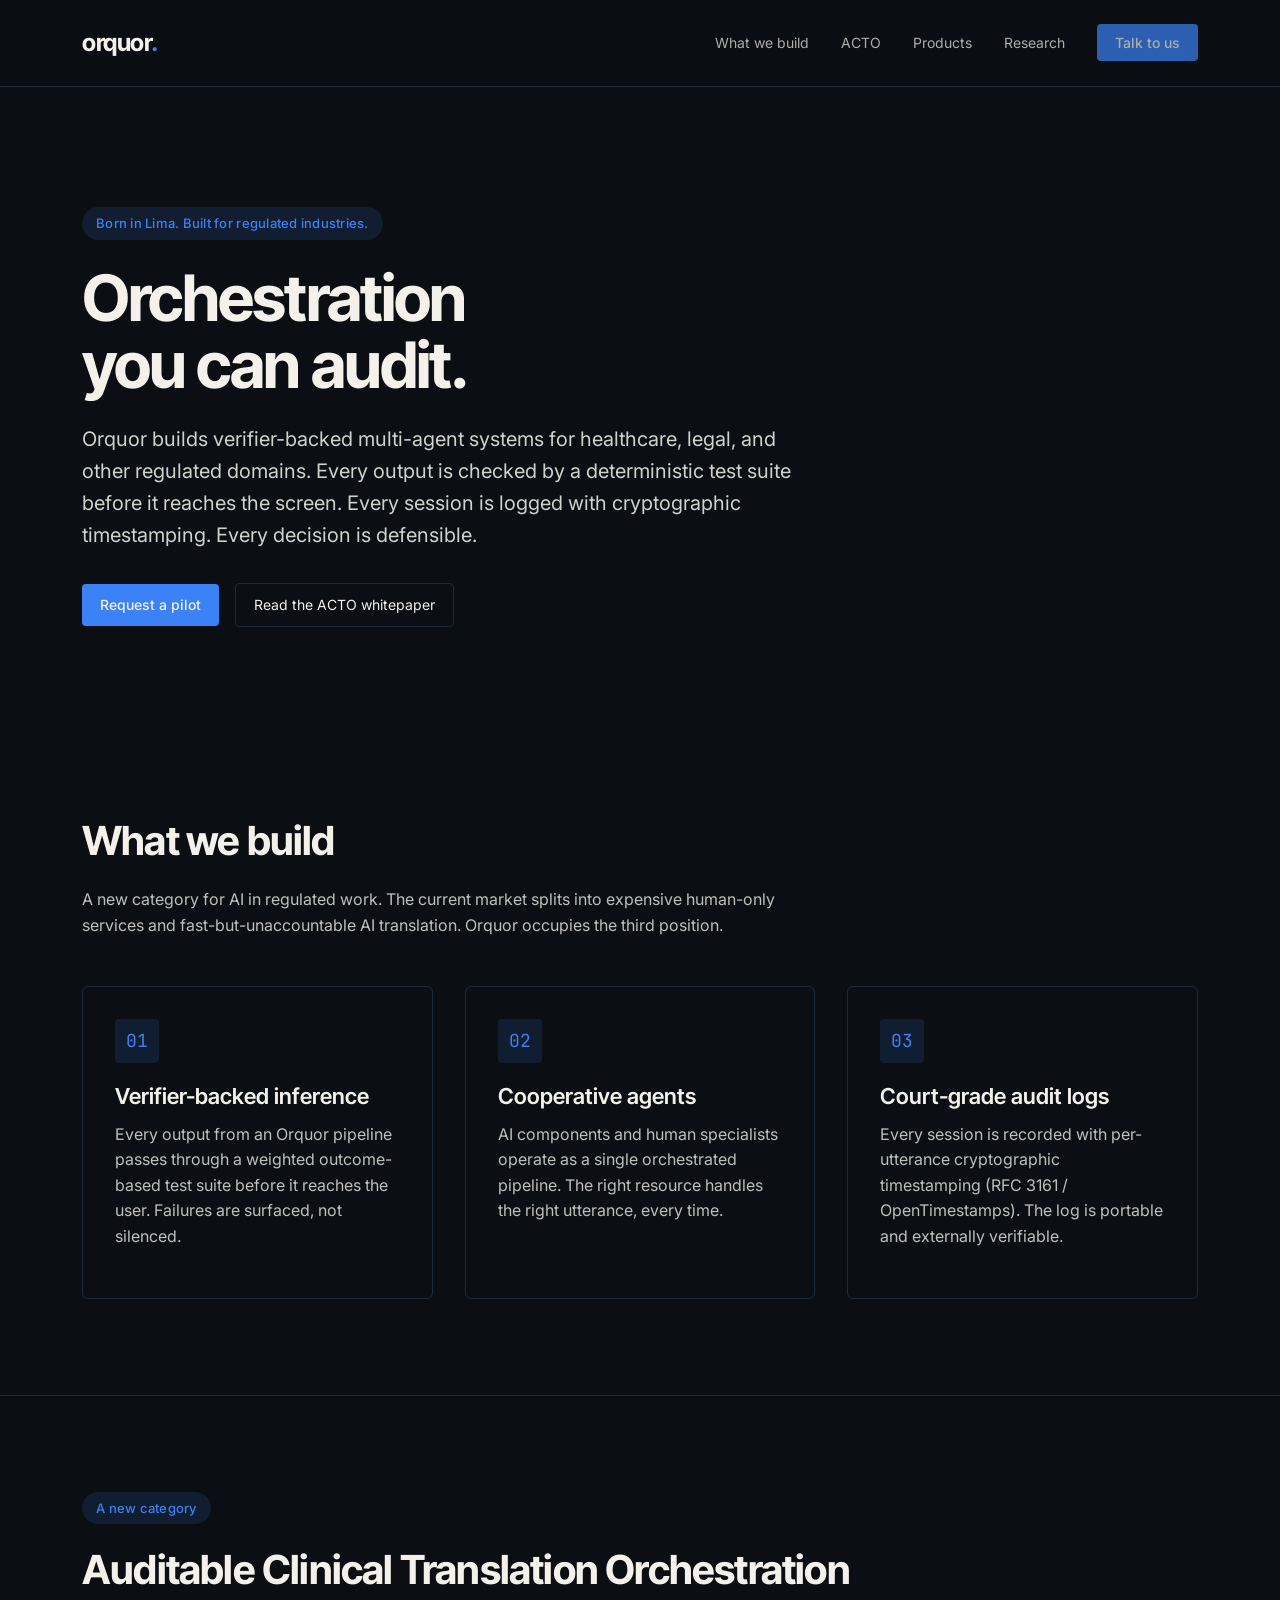
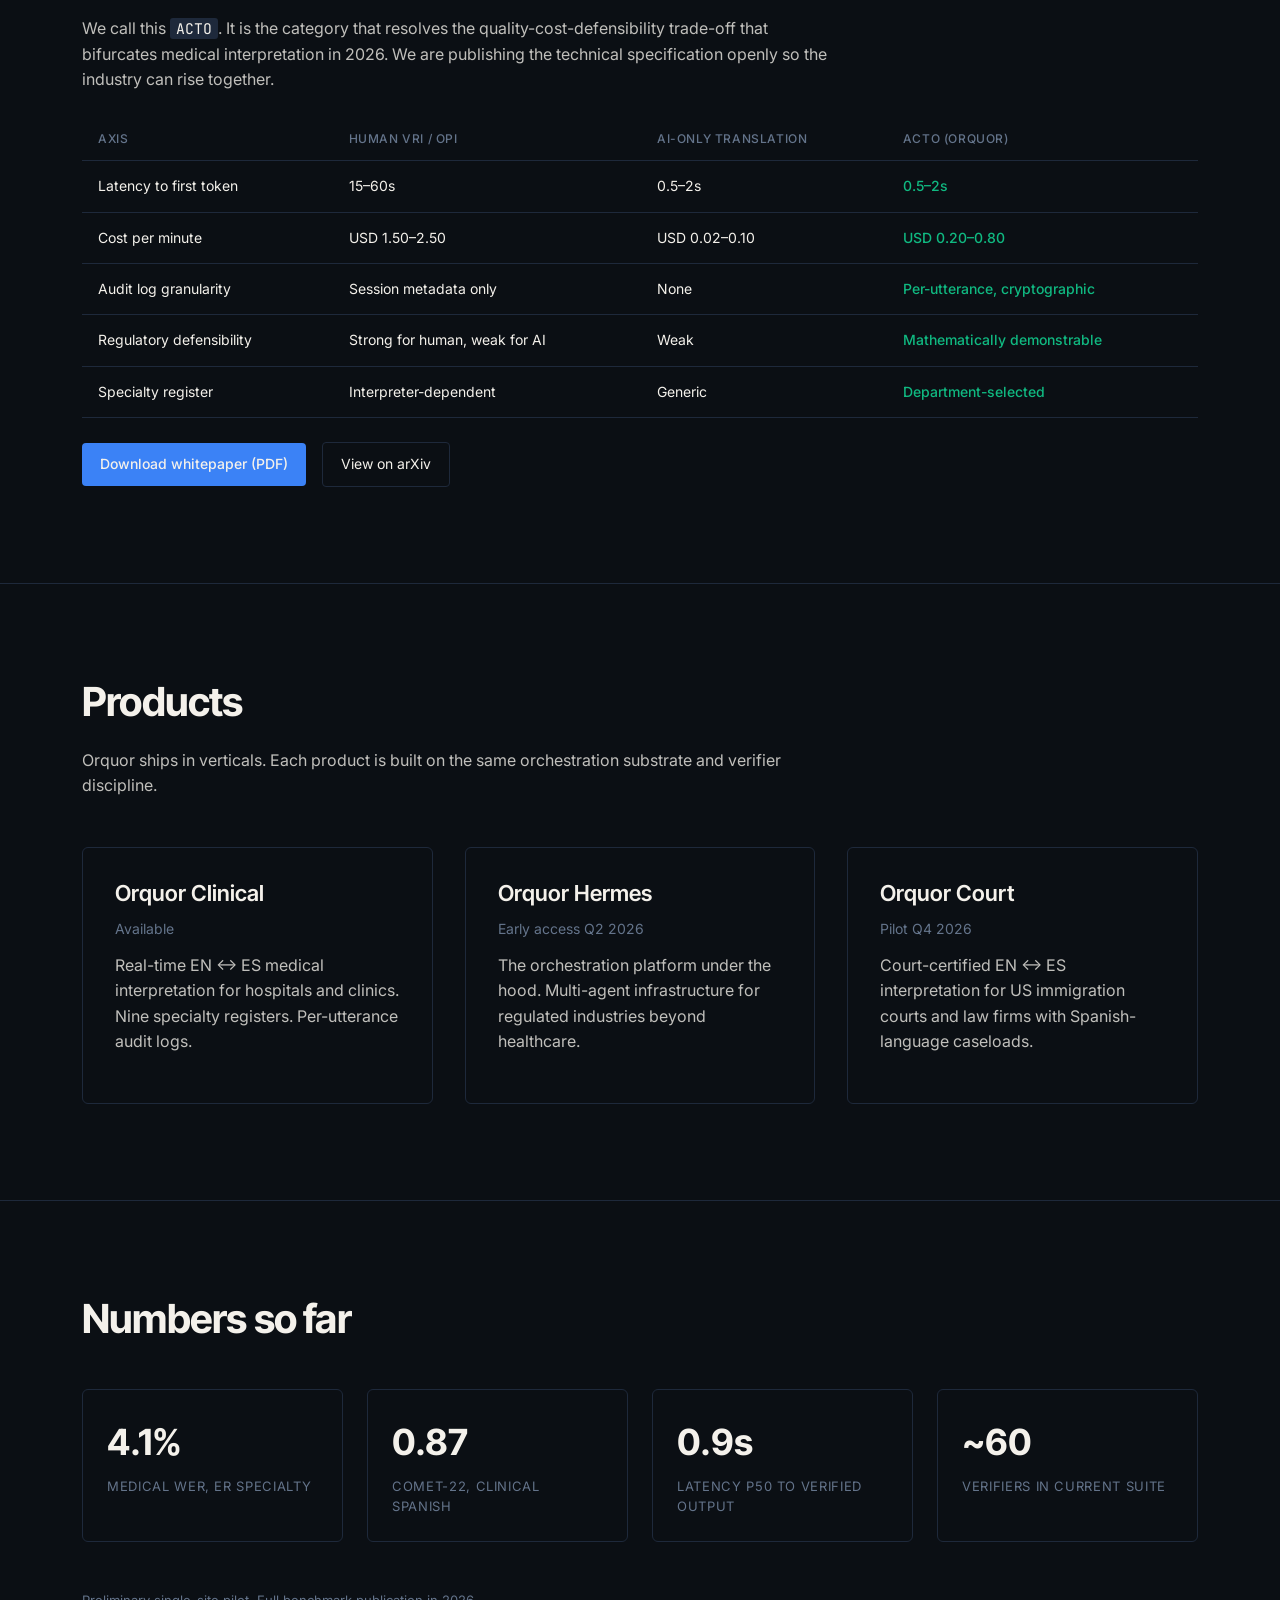
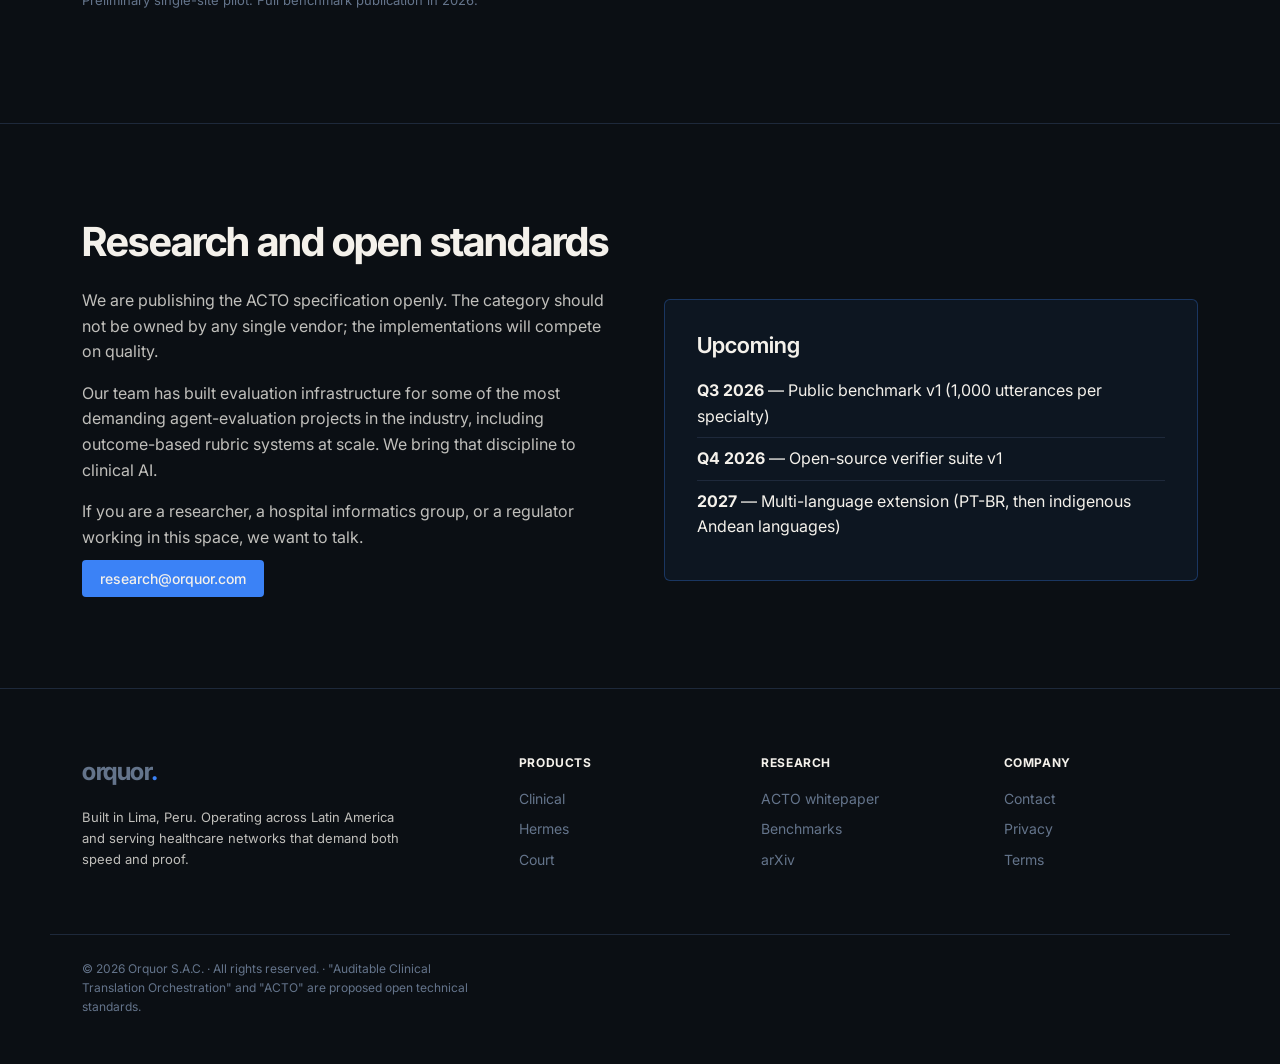
==== 04-web/index.html @ 58cbffb8 "🏗️ ORQUOR: Empire foundation - 94 archivos, 10 carpetas - ACTO whitepaper + PDF - 6 sub-agents HERME" ====
<!DOCTYPE html>
<html lang="en">
<head>
  <meta charset="UTF-8" />
  <meta name="viewport" content="width=device-width, initial-scale=1.0" />
  <title>Orquor · Auditable Clinical Translation Orchestration</title>
  <meta name="description" content="Orquor builds verifier-backed multi-agent orchestration for regulated industries. Starting with healthcare." />
  <link rel="preconnect" href="https://fonts.googleapis.com" />
  <link rel="preconnect" href="https://fonts.gstatic.com" crossorigin />
  <link href="https://fonts.googleapis.com/css2?family=Inter+Tight:wght@400;500;600;700&family=Inter:wght@400;500;600&family=JetBrains+Mono:wght@400;500&display=swap" rel="stylesheet" />
  <style>
    :root {
      --ink: #0B0F14;
      --bone: #F4F1EB;
      --signal: #3B82F6;
      --verify: #10B981;
      --alert: #F59E0B;
      --muted: #64748B;
      --stroke: #1E293B;
    }
    * { box-sizing: border-box; margin: 0; padding: 0; }
    html, body { background: var(--ink); color: var(--bone); font-family: "Inter", system-ui, sans-serif; font-size: 16px; line-height: 1.6; -webkit-font-smoothing: antialiased; }
    a { color: var(--signal); text-decoration: none; }
    a:hover { text-decoration: underline; }
    code { font-family: "JetBrains Mono", monospace; font-size: 0.92em; color: var(--bone); background: #1E293B; padding: 1px 6px; border-radius: 3px; }
    .container { max-width: 1180px; margin: 0 auto; padding: 0 32px; }
    nav { padding: 24px 0; position: sticky; top: 0; background: rgba(11,15,20,0.92); backdrop-filter: blur(8px); border-bottom: 1px solid var(--stroke); z-index: 10; }
    nav .container { display: flex; align-items: center; justify-content: space-between; }
    .logo { font-family: "Inter Tight", sans-serif; font-weight: 700; font-size: 24px; letter-spacing: -0.02em; }
    .logo .dot { color: var(--signal); }
    nav ul { list-style: none; display: flex; gap: 32px; font-size: 14px; }
    nav ul a { color: var(--bone); opacity: 0.7; }
    nav ul a:hover { opacity: 1; text-decoration: none; }
    .cta { background: var(--signal); color: var(--bone); padding: 10px 18px; border-radius: 4px; font-weight: 500; font-size: 14px; }
    .cta:hover { text-decoration: none; opacity: 0.9; }
    h1 { font-family: "Inter Tight", sans-serif; font-weight: 700; font-size: 64px; line-height: 1.05; letter-spacing: -0.03em; margin-bottom: 24px; }
    h2 { font-family: "Inter Tight", sans-serif; font-weight: 700; font-size: 40px; line-height: 1.1; letter-spacing: -0.02em; margin-bottom: 24px; }
    h3 { font-family: "Inter Tight", sans-serif; font-weight: 600; font-size: 22px; line-height: 1.2; margin-bottom: 12px; }
    p { color: rgba(244,241,235,0.78); margin-bottom: 16px; }
    section { padding: 96px 0; border-bottom: 1px solid var(--stroke); }
    .hero { padding: 120px 0 96px; }
    .hero p { font-size: 20px; max-width: 720px; color: rgba(244,241,235,0.86); margin-bottom: 32px; }
    .badge { display: inline-block; font-size: 13px; font-weight: 500; color: var(--signal); background: rgba(59,130,246,0.12); padding: 6px 14px; border-radius: 999px; margin-bottom: 24px; letter-spacing: 0.02em; }
    .hero-actions { display: flex; gap: 16px; align-items: center; flex-wrap: wrap; }
    .btn-ghost { color: var(--bone); border: 1px solid var(--stroke); padding: 10px 18px; border-radius: 4px; font-size: 14px; }
    .btn-ghost:hover { text-decoration: none; border-color: var(--signal); }
    .grid-3 { display: grid; grid-template-columns: repeat(3, 1fr); gap: 32px; }
    .grid-2 { display: grid; grid-template-columns: repeat(2, 1fr); gap: 48px; align-items: center; }
    .card { padding: 32px; border: 1px solid var(--stroke); border-radius: 6px; }
    .card .icon { display: inline-flex; width: 44px; height: 44px; align-items: center; justify-content: center; background: rgba(59,130,246,0.12); border-radius: 4px; margin-bottom: 20px; font-family: "JetBrains Mono", monospace; color: var(--signal); font-size: 18px; }
    .stat-row { display: grid; grid-template-columns: repeat(4, 1fr); gap: 24px; margin: 48px 0; }
    .stat { padding: 24px; border: 1px solid var(--stroke); border-radius: 6px; }
    .stat .value { font-family: "Inter Tight", sans-serif; font-weight: 700; font-size: 36px; color: var(--bone); margin-bottom: 4px; }
    .stat .label { font-size: 13px; color: var(--muted); text-transform: uppercase; letter-spacing: 0.05em; }
    table { width: 100%; border-collapse: collapse; margin: 24px 0; font-size: 14px; }
    th { text-align: left; font-weight: 500; color: var(--muted); padding: 12px 16px; border-bottom: 1px solid var(--stroke); text-transform: uppercase; font-size: 12px; letter-spacing: 0.05em; }
    td { padding: 14px 16px; border-bottom: 1px solid var(--stroke); }
    td.signal { color: var(--signal); font-weight: 500; }
    td.verify { color: var(--verify); font-weight: 500; }
    footer { padding: 64px 0 48px; color: var(--muted); font-size: 14px; }
    footer .container { display: grid; grid-template-columns: 2fr 1fr 1fr 1fr; gap: 48px; }
    footer h4 { font-size: 12px; text-transform: uppercase; letter-spacing: 0.05em; color: var(--bone); margin-bottom: 16px; }
    footer ul { list-style: none; }
    footer ul li { margin-bottom: 8px; }
    footer ul a { color: var(--muted); }
    footer ul a:hover { color: var(--bone); }
    footer .legal { margin-top: 48px; padding-top: 24px; border-top: 1px solid var(--stroke); font-size: 12px; }
    @media (max-width: 768px) {
      h1 { font-size: 40px; }
      h2 { font-size: 28px; }
      .grid-3, .grid-2, .stat-row { grid-template-columns: 1fr; }
      footer .container { grid-template-columns: 1fr; }
      nav ul { display: none; }
    }
  </style>
</head>
<body>
<nav>
  <div class="container">
    <div class="logo">orquor<span class="dot">.</span></div>
    <ul>
      <li><a href="#what">What we build</a></li>
      <li><a href="#acto">ACTO</a></li>
      <li><a href="#products">Products</a></li>
      <li><a href="#research">Research</a></li>
      <li><a href="mailto:hello@orquor.com" class="cta">Talk to us</a></li>
    </ul>
  </div>
</nav>

<header class="hero">
  <div class="container">
    <span class="badge">Born in Lima. Built for regulated industries.</span>
    <h1>Orchestration<br/>you can audit.</h1>
    <p>Orquor builds verifier-backed multi-agent systems for healthcare, legal, and other regulated domains. Every output is checked by a deterministic test suite before it reaches the screen. Every session is logged with cryptographic timestamping. Every decision is defensible.</p>
    <div class="hero-actions">
      <a href="mailto:hello@orquor.com" class="cta">Request a pilot</a>
      <a href="/whitepaper-acto.pdf" class="btn-ghost">Read the ACTO whitepaper</a>
    </div>
  </div>
</header>

<section id="what">
  <div class="container">
    <h2>What we build</h2>
    <p style="max-width: 720px; margin-bottom: 48px;">A new category for AI in regulated work. The current market splits into expensive human-only services and fast-but-unaccountable AI translation. Orquor occupies the third position.</p>
    <div class="grid-3">
      <div class="card">
        <div class="icon">01</div>
        <h3>Verifier-backed inference</h3>
        <p>Every output from an Orquor pipeline passes through a weighted outcome-based test suite before it reaches the user. Failures are surfaced, not silenced.</p>
      </div>
      <div class="card">
        <div class="icon">02</div>
        <h3>Cooperative agents</h3>
        <p>AI components and human specialists operate as a single orchestrated pipeline. The right resource handles the right utterance, every time.</p>
      </div>
      <div class="card">
        <div class="icon">03</div>
        <h3>Court-grade audit logs</h3>
        <p>Every session is recorded with per-utterance cryptographic timestamping (RFC 3161 / OpenTimestamps). The log is portable and externally verifiable.</p>
      </div>
    </div>
  </div>
</section>

<section id="acto">
  <div class="container">
    <span class="badge">A new category</span>
    <h2>Auditable Clinical Translation Orchestration</h2>
    <p style="max-width: 760px;">We call this <code>ACTO</code>. It is the category that resolves the quality-cost-defensibility trade-off that bifurcates medical interpretation in 2026. We are publishing the technical specification openly so the industry can rise together.</p>

    <table>
      <thead>
        <tr>
          <th>Axis</th>
          <th>Human VRI / OPI</th>
          <th>AI-only translation</th>
          <th>ACTO (Orquor)</th>
        </tr>
      </thead>
      <tbody>
        <tr>
          <td>Latency to first token</td>
          <td>15–60s</td>
          <td>0.5–2s</td>
          <td class="verify">0.5–2s</td>
        </tr>
        <tr>
          <td>Cost per minute</td>
          <td>USD 1.50–2.50</td>
          <td>USD 0.02–0.10</td>
          <td class="verify">USD 0.20–0.80</td>
        </tr>
        <tr>
          <td>Audit log granularity</td>
          <td>Session metadata only</td>
          <td>None</td>
          <td class="verify">Per-utterance, cryptographic</td>
        </tr>
        <tr>
          <td>Regulatory defensibility</td>
          <td>Strong for human, weak for AI</td>
          <td>Weak</td>
          <td class="verify">Mathematically demonstrable</td>
        </tr>
        <tr>
          <td>Specialty register</td>
          <td>Interpreter-dependent</td>
          <td>Generic</td>
          <td class="verify">Department-selected</td>
        </tr>
      </tbody>
    </table>

    <div class="hero-actions" style="margin-top: 24px;">
      <a href="/whitepaper-acto.pdf" class="cta">Download whitepaper (PDF)</a>
      <a href="https://arxiv.org/abs/TBD" class="btn-ghost">View on arXiv</a>
    </div>
  </div>
</section>

<section id="products">
  <div class="container">
    <h2>Products</h2>
    <p style="max-width: 720px; margin-bottom: 48px;">Orquor ships in verticals. Each product is built on the same orchestration substrate and verifier discipline.</p>
    <div class="grid-3">
      <div class="card">
        <h3>Orquor Clinical</h3>
        <p style="font-size: 14px; color: var(--muted); margin-bottom: 12px;">Available</p>
        <p>Real-time EN ↔ ES medical interpretation for hospitals and clinics. Nine specialty registers. Per-utterance audit logs.</p>
      </div>
      <div class="card">
        <h3>Orquor Hermes</h3>
        <p style="font-size: 14px; color: var(--muted); margin-bottom: 12px;">Early access Q2 2026</p>
        <p>The orchestration platform under the hood. Multi-agent infrastructure for regulated industries beyond healthcare.</p>
      </div>
      <div class="card">
        <h3>Orquor Court</h3>
        <p style="font-size: 14px; color: var(--muted); margin-bottom: 12px;">Pilot Q4 2026</p>
        <p>Court-certified EN ↔ ES interpretation for US immigration courts and law firms with Spanish-language caseloads.</p>
      </div>
    </div>
  </div>
</section>

<section>
  <div class="container">
    <h2>Numbers so far</h2>
    <div class="stat-row">
      <div class="stat">
        <div class="value">4.1%</div>
        <div class="label">Medical WER, ER specialty</div>
      </div>
      <div class="stat">
        <div class="value">0.87</div>
        <div class="label">COMET-22, clinical Spanish</div>
      </div>
      <div class="stat">
        <div class="value">0.9s</div>
        <div class="label">Latency p50 to verified output</div>
      </div>
      <div class="stat">
        <div class="value">~60</div>
        <div class="label">Verifiers in current suite</div>
      </div>
    </div>
    <p style="font-size: 13px; color: var(--muted);">Preliminary single-site pilot. Full benchmark publication in 2026.</p>
  </div>
</section>

<section id="research">
  <div class="container">
    <h2>Research and open standards</h2>
    <div class="grid-2">
      <div>
        <p>We are publishing the ACTO specification openly. The category should not be owned by any single vendor; the implementations will compete on quality.</p>
        <p>Our team has built evaluation infrastructure for some of the most demanding agent-evaluation projects in the industry, including outcome-based rubric systems at scale. We bring that discipline to clinical AI.</p>
        <p>If you are a researcher, a hospital informatics group, or a regulator working in this space, we want to talk.</p>
        <a href="mailto:research@orquor.com" class="cta">research@orquor.com</a>
      </div>
      <div class="card" style="background: rgba(59,130,246,0.06); border-color: rgba(59,130,246,0.3);">
        <h3>Upcoming</h3>
        <ul style="list-style: none; padding: 0;">
          <li style="padding: 8px 0; border-bottom: 1px solid var(--stroke);"><strong>Q3 2026</strong> — Public benchmark v1 (1,000 utterances per specialty)</li>
          <li style="padding: 8px 0; border-bottom: 1px solid var(--stroke);"><strong>Q4 2026</strong> — Open-source verifier suite v1</li>
          <li style="padding: 8px 0;"><strong>2027</strong> — Multi-language extension (PT-BR, then indigenous Andean languages)</li>
        </ul>
      </div>
    </div>
  </div>
</section>

<footer>
  <div class="container">
    <div>
      <div class="logo" style="margin-bottom: 16px;">orquor<span class="dot">.</span></div>
      <p style="font-size: 13px; max-width: 320px;">Built in Lima, Peru. Operating across Latin America and serving healthcare networks that demand both speed and proof.</p>
    </div>
    <div>
      <h4>Products</h4>
      <ul>
        <li><a href="#products">Clinical</a></li>
        <li><a href="#products">Hermes</a></li>
        <li><a href="#products">Court</a></li>
      </ul>
    </div>
    <div>
      <h4>Research</h4>
      <ul>
        <li><a href="/whitepaper-acto.pdf">ACTO whitepaper</a></li>
        <li><a href="#">Benchmarks</a></li>
        <li><a href="https://arxiv.org/a/orquor">arXiv</a></li>
      </ul>
    </div>
    <div>
      <h4>Company</h4>
      <ul>
        <li><a href="mailto:hello@orquor.com">Contact</a></li>
        <li><a href="/legal/privacy.html">Privacy</a></li>
        <li><a href="/legal/terms.html">Terms</a></li>
      </ul>
    </div>
  </div>
  <div class="container legal">
    © 2026 Orquor S.A.C. · All rights reserved. · "Auditable Clinical Translation Orchestration" and "ACTO" are proposed open technical standards.
  </div>
</footer>

</body>
</html>
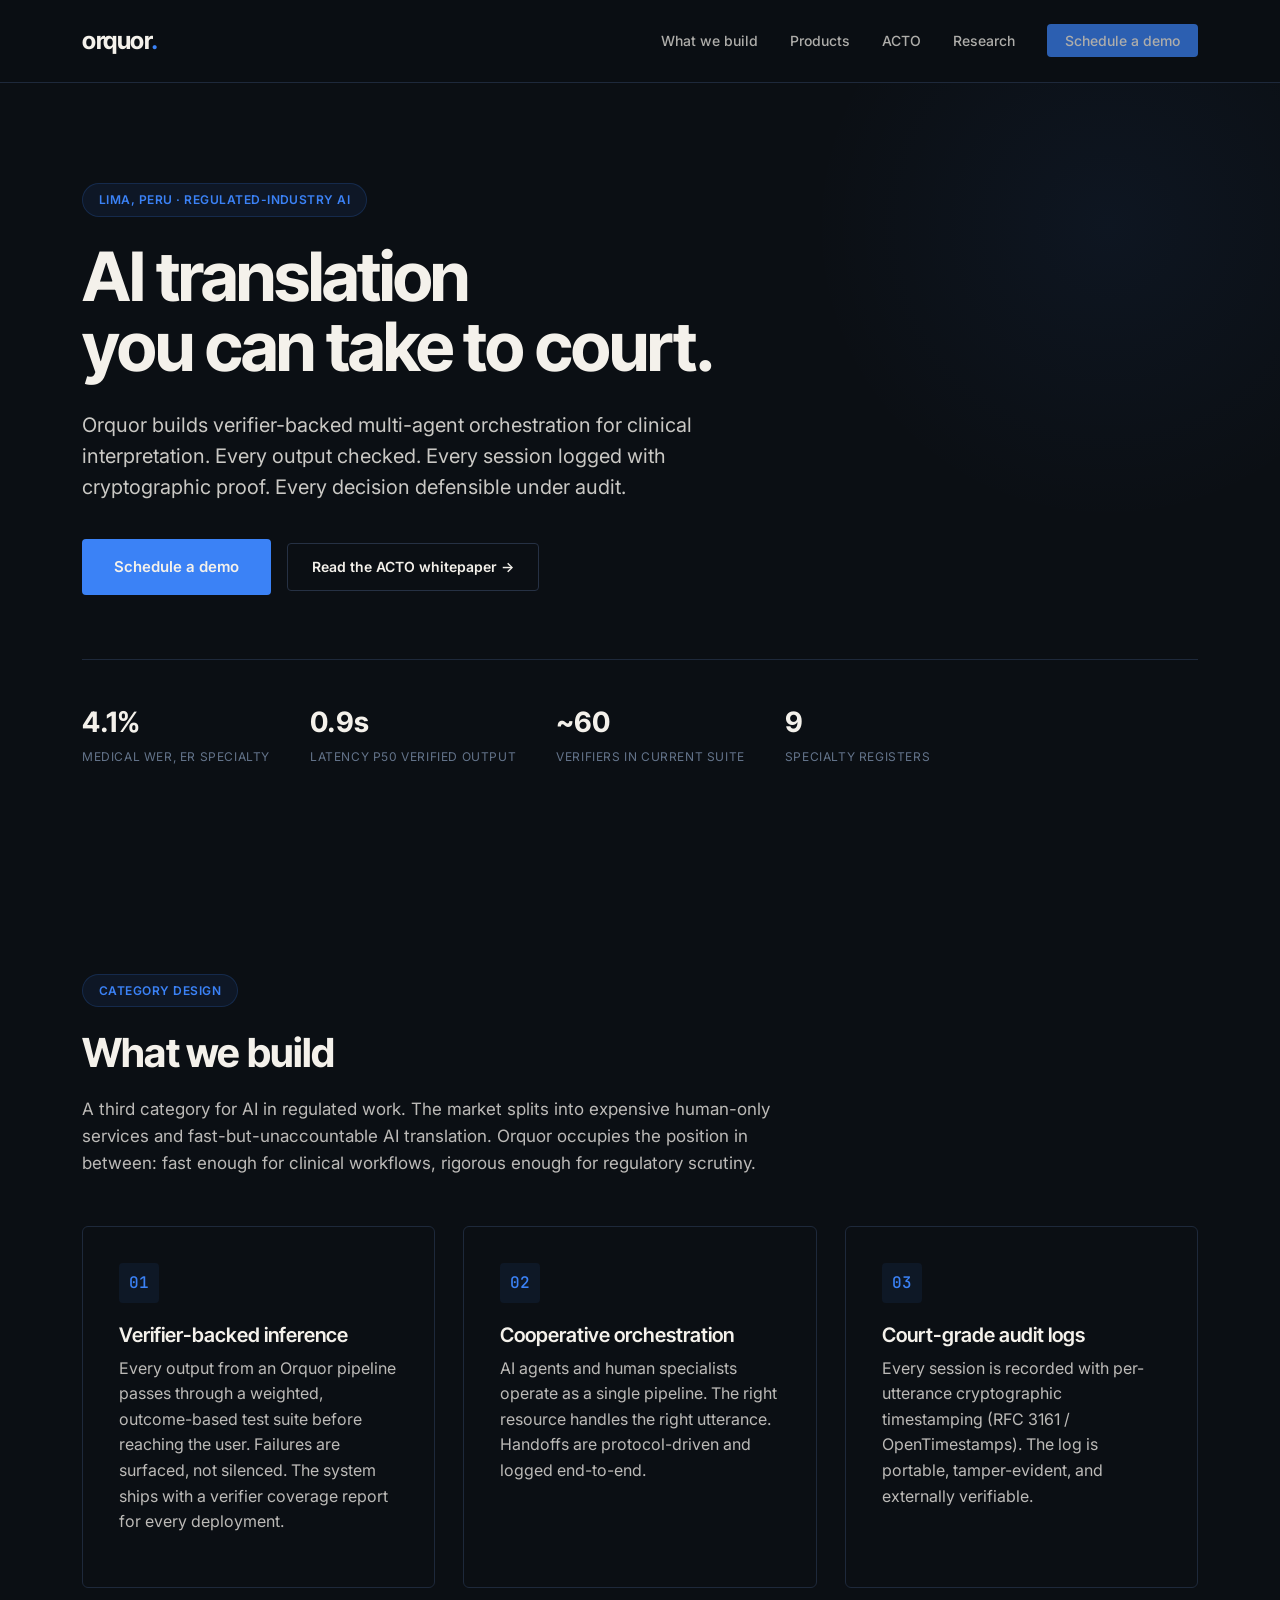
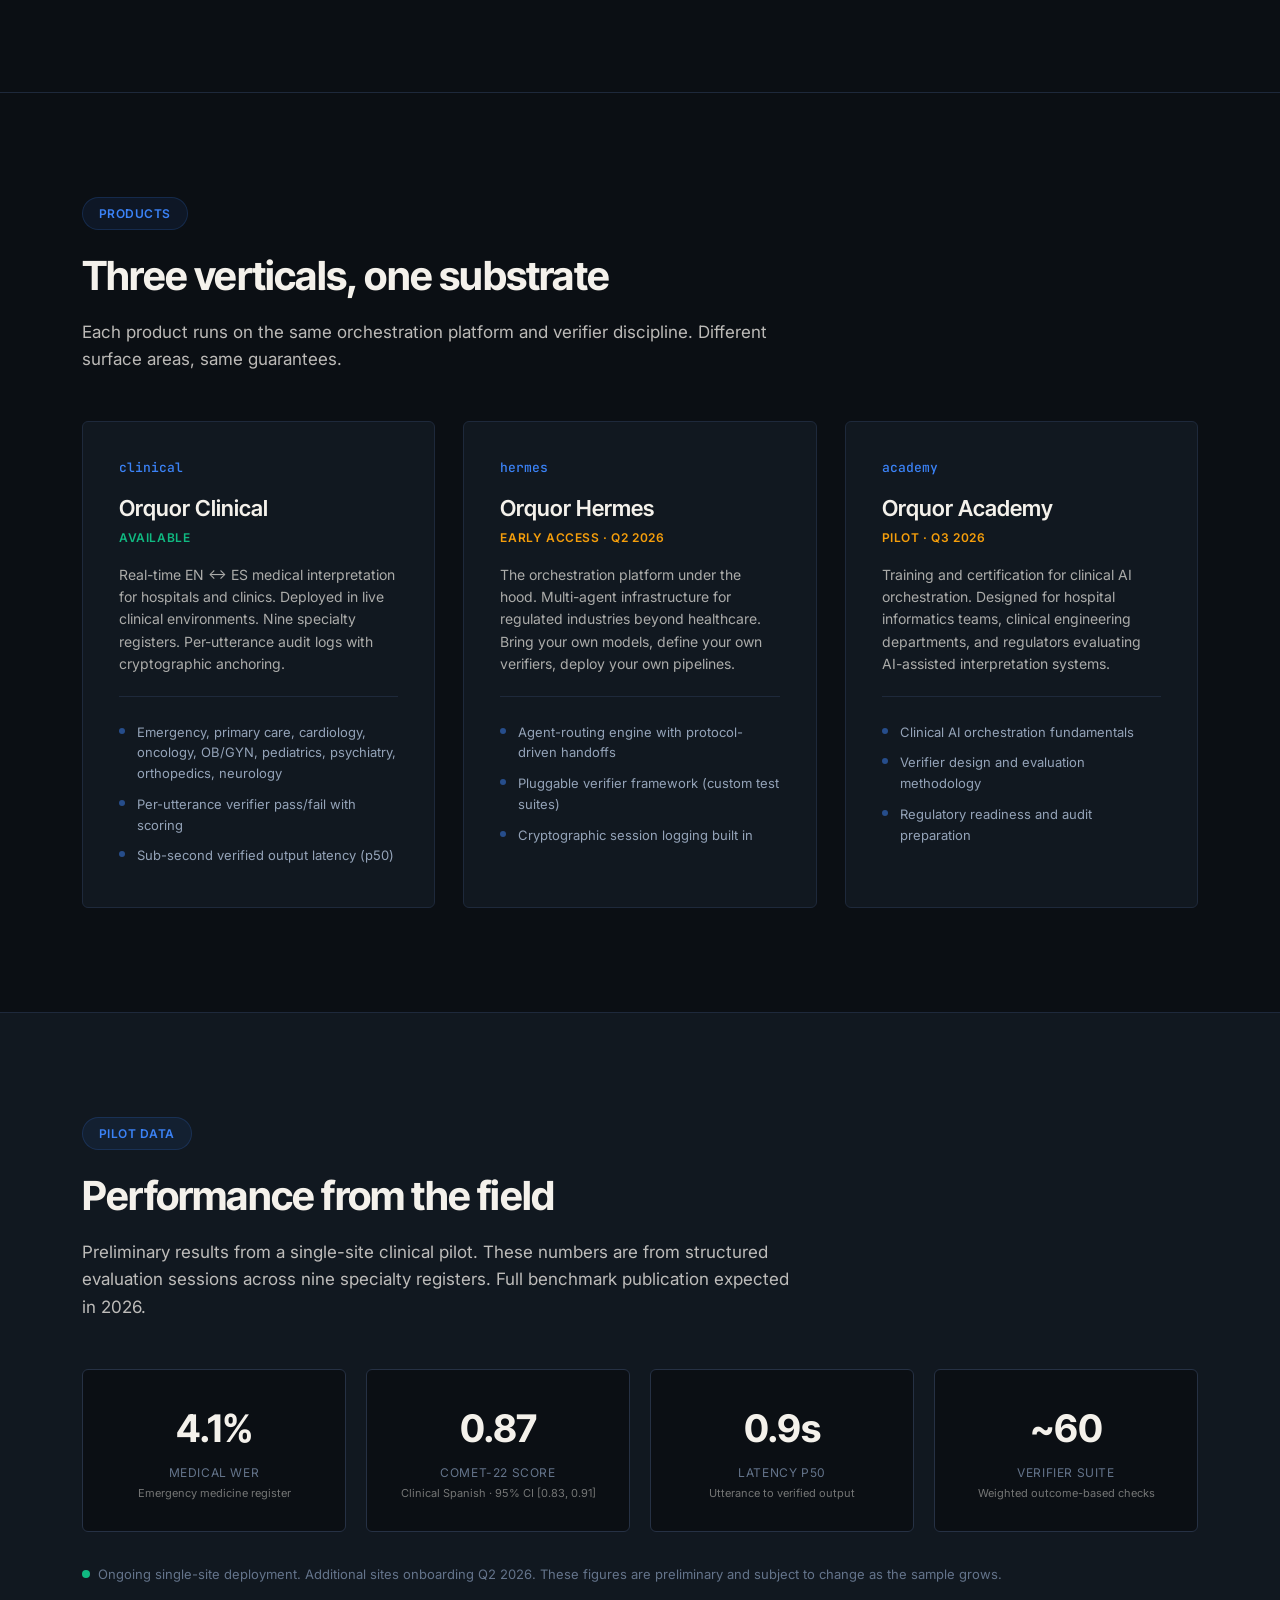
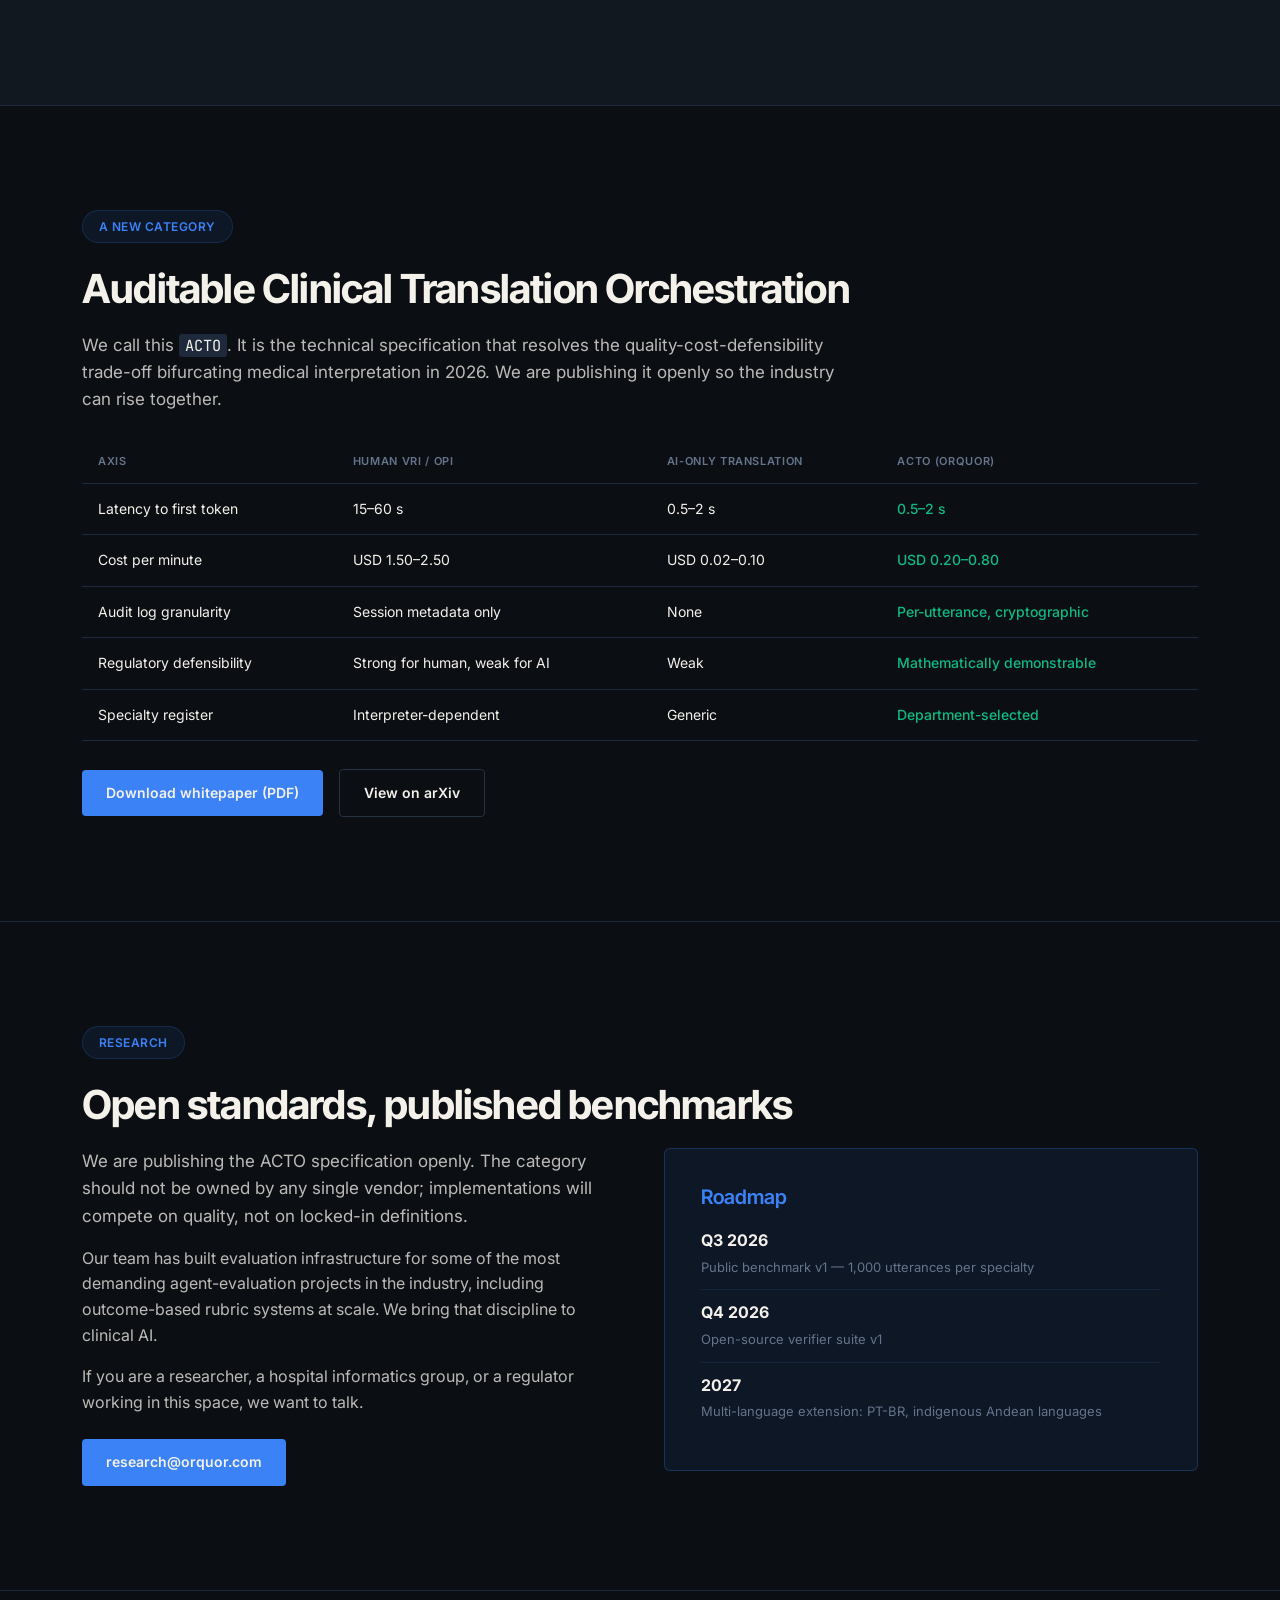
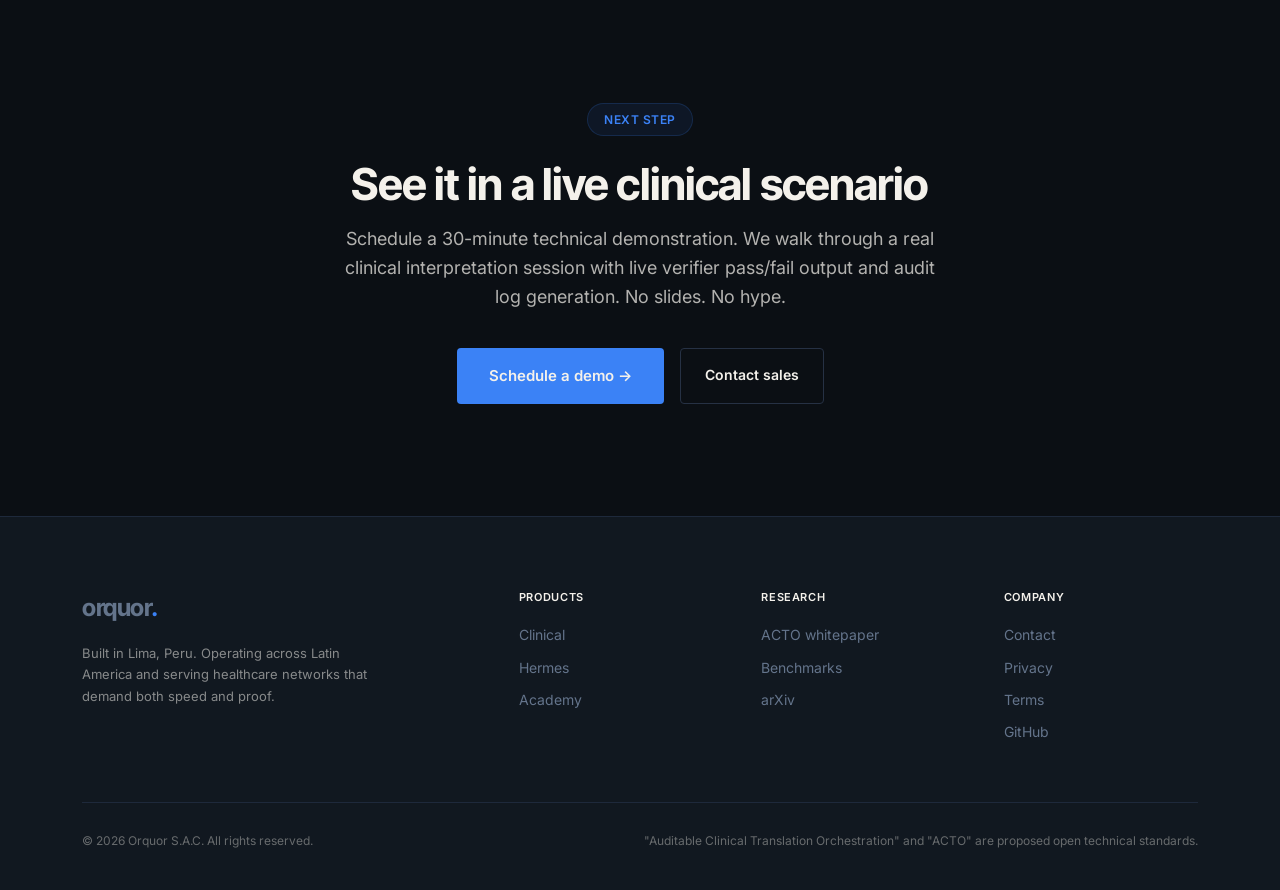
==== commit ab4a2b71: "feat: landing page profesional — 927 líneas, hero, productos, métricas, demo CTA" ====
--- a/04-web/index.html
+++ b/04-web/index.html
@@ -1,291 +1,927 @@
-<!DOCTYPE html>
-<html lang="en">
-<head>
-  <meta charset="UTF-8" />
-  <meta name="viewport" content="width=device-width, initial-scale=1.0" />
-  <title>Orquor · Auditable Clinical Translation Orchestration</title>
-  <meta name="description" content="Orquor builds verifier-backed multi-agent orchestration for regulated industries. Starting with healthcare." />
-  <link rel="preconnect" href="https://fonts.googleapis.com" />
-  <link rel="preconnect" href="https://fonts.gstatic.com" crossorigin />
-  <link href="https://fonts.googleapis.com/css2?family=Inter+Tight:wght@400;500;600;700&family=Inter:wght@400;500;600&family=JetBrains+Mono:wght@400;500&display=swap" rel="stylesheet" />
-  <style>
-    :root {
-      --ink: #0B0F14;
-      --bone: #F4F1EB;
-      --signal: #3B82F6;
-      --verify: #10B981;
-      --alert: #F59E0B;
-      --muted: #64748B;
-      --stroke: #1E293B;
-    }
-    * { box-sizing: border-box; margin: 0; padding: 0; }
-    html, body { background: var(--ink); color: var(--bone); font-family: "Inter", system-ui, sans-serif; font-size: 16px; line-height: 1.6; -webkit-font-smoothing: antialiased; }
-    a { color: var(--signal); text-decoration: none; }
-    a:hover { text-decoration: underline; }
-    code { font-family: "JetBrains Mono", monospace; font-size: 0.92em; color: var(--bone); background: #1E293B; padding: 1px 6px; border-radius: 3px; }
-    .container { max-width: 1180px; margin: 0 auto; padding: 0 32px; }
-    nav { padding: 24px 0; position: sticky; top: 0; background: rgba(11,15,20,0.92); backdrop-filter: blur(8px); border-bottom: 1px solid var(--stroke); z-index: 10; }
-    nav .container { display: flex; align-items: center; justify-content: space-between; }
-    .logo { font-family: "Inter Tight", sans-serif; font-weight: 700; font-size: 24px; letter-spacing: -0.02em; }
-    .logo .dot { color: var(--signal); }
-    nav ul { list-style: none; display: flex; gap: 32px; font-size: 14px; }
-    nav ul a { color: var(--bone); opacity: 0.7; }
-    nav ul a:hover { opacity: 1; text-decoration: none; }
-    .cta { background: var(--signal); color: var(--bone); padding: 10px 18px; border-radius: 4px; font-weight: 500; font-size: 14px; }
-    .cta:hover { text-decoration: none; opacity: 0.9; }
-    h1 { font-family: "Inter Tight", sans-serif; font-weight: 700; font-size: 64px; line-height: 1.05; letter-spacing: -0.03em; margin-bottom: 24px; }
-    h2 { font-family: "Inter Tight", sans-serif; font-weight: 700; font-size: 40px; line-height: 1.1; letter-spacing: -0.02em; margin-bottom: 24px; }
-    h3 { font-family: "Inter Tight", sans-serif; font-weight: 600; font-size: 22px; line-height: 1.2; margin-bottom: 12px; }
-    p { color: rgba(244,241,235,0.78); margin-bottom: 16px; }
-    section { padding: 96px 0; border-bottom: 1px solid var(--stroke); }
-    .hero { padding: 120px 0 96px; }
-    .hero p { font-size: 20px; max-width: 720px; color: rgba(244,241,235,0.86); margin-bottom: 32px; }
-    .badge { display: inline-block; font-size: 13px; font-weight: 500; color: var(--signal); background: rgba(59,130,246,0.12); padding: 6px 14px; border-radius: 999px; margin-bottom: 24px; letter-spacing: 0.02em; }
-    .hero-actions { display: flex; gap: 16px; align-items: center; flex-wrap: wrap; }
-    .btn-ghost { color: var(--bone); border: 1px solid var(--stroke); padding: 10px 18px; border-radius: 4px; font-size: 14px; }
-    .btn-ghost:hover { text-decoration: none; border-color: var(--signal); }
-    .grid-3 { display: grid; grid-template-columns: repeat(3, 1fr); gap: 32px; }
-    .grid-2 { display: grid; grid-template-columns: repeat(2, 1fr); gap: 48px; align-items: center; }
-    .card { padding: 32px; border: 1px solid var(--stroke); border-radius: 6px; }
-    .card .icon { display: inline-flex; width: 44px; height: 44px; align-items: center; justify-content: center; background: rgba(59,130,246,0.12); border-radius: 4px; margin-bottom: 20px; font-family: "JetBrains Mono", monospace; color: var(--signal); font-size: 18px; }
-    .stat-row { display: grid; grid-template-columns: repeat(4, 1fr); gap: 24px; margin: 48px 0; }
-    .stat { padding: 24px; border: 1px solid var(--stroke); border-radius: 6px; }
-    .stat .value { font-family: "Inter Tight", sans-serif; font-weight: 700; font-size: 36px; color: var(--bone); margin-bottom: 4px; }
-    .stat .label { font-size: 13px; color: var(--muted); text-transform: uppercase; letter-spacing: 0.05em; }
-    table { width: 100%; border-collapse: collapse; margin: 24px 0; font-size: 14px; }
-    th { text-align: left; font-weight: 500; color: var(--muted); padding: 12px 16px; border-bottom: 1px solid var(--stroke); text-transform: uppercase; font-size: 12px; letter-spacing: 0.05em; }
-    td { padding: 14px 16px; border-bottom: 1px solid var(--stroke); }
-    td.signal { color: var(--signal); font-weight: 500; }
-    td.verify { color: var(--verify); font-weight: 500; }
-    footer { padding: 64px 0 48px; color: var(--muted); font-size: 14px; }
-    footer .container { display: grid; grid-template-columns: 2fr 1fr 1fr 1fr; gap: 48px; }
-    footer h4 { font-size: 12px; text-transform: uppercase; letter-spacing: 0.05em; color: var(--bone); margin-bottom: 16px; }
-    footer ul { list-style: none; }
-    footer ul li { margin-bottom: 8px; }
-    footer ul a { color: var(--muted); }
-    footer ul a:hover { color: var(--bone); }
-    footer .legal { margin-top: 48px; padding-top: 24px; border-top: 1px solid var(--stroke); font-size: 12px; }
-    @media (max-width: 768px) {
-      h1 { font-size: 40px; }
-      h2 { font-size: 28px; }
-      .grid-3, .grid-2, .stat-row { grid-template-columns: 1fr; }
-      footer .container { grid-template-columns: 1fr; }
-      nav ul { display: none; }
-    }
-  </style>
-</head>
-<body>
-<nav>
-  <div class="container">
-    <div class="logo">orquor<span class="dot">.</span></div>
-    <ul>
-      <li><a href="#what">What we build</a></li>
-      <li><a href="#acto">ACTO</a></li>
-      <li><a href="#products">Products</a></li>
-      <li><a href="#research">Research</a></li>
-      <li><a href="mailto:hello@orquor.com" class="cta">Talk to us</a></li>
-    </ul>
-  </div>
-</nav>
-
-<header class="hero">
-  <div class="container">
-    <span class="badge">Born in Lima. Built for regulated industries.</span>
-    <h1>Orchestration<br/>you can audit.</h1>
-    <p>Orquor builds verifier-backed multi-agent systems for healthcare, legal, and other regulated domains. Every output is checked by a deterministic test suite before it reaches the screen. Every session is logged with cryptographic timestamping. Every decision is defensible.</p>
-    <div class="hero-actions">
-      <a href="mailto:hello@orquor.com" class="cta">Request a pilot</a>
-      <a href="/whitepaper-acto.pdf" class="btn-ghost">Read the ACTO whitepaper</a>
-    </div>
-  </div>
-</header>
-
-<section id="what">
-  <div class="container">
-    <h2>What we build</h2>
-    <p style="max-width: 720px; margin-bottom: 48px;">A new category for AI in regulated work. The current market splits into expensive human-only services and fast-but-unaccountable AI translation. Orquor occupies the third position.</p>
-    <div class="grid-3">
-      <div class="card">
-        <div class="icon">01</div>
-        <h3>Verifier-backed inference</h3>
-        <p>Every output from an Orquor pipeline passes through a weighted outcome-based test suite before it reaches the user. Failures are surfaced, not silenced.</p>
-      </div>
-      <div class="card">
-        <div class="icon">02</div>
-        <h3>Cooperative agents</h3>
-        <p>AI components and human specialists operate as a single orchestrated pipeline. The right resource handles the right utterance, every time.</p>
-      </div>
-      <div class="card">
-        <div class="icon">03</div>
-        <h3>Court-grade audit logs</h3>
-        <p>Every session is recorded with per-utterance cryptographic timestamping (RFC 3161 / OpenTimestamps). The log is portable and externally verifiable.</p>
-      </div>
-    </div>
-  </div>
-</section>
-
-<section id="acto">
-  <div class="container">
-    <span class="badge">A new category</span>
-    <h2>Auditable Clinical Translation Orchestration</h2>
-    <p style="max-width: 760px;">We call this <code>ACTO</code>. It is the category that resolves the quality-cost-defensibility trade-off that bifurcates medical interpretation in 2026. We are publishing the technical specification openly so the industry can rise together.</p>
-
-    <table>
-      <thead>
-        <tr>
-          <th>Axis</th>
-          <th>Human VRI / OPI</th>
-          <th>AI-only translation</th>
-          <th>ACTO (Orquor)</th>
-        </tr>
-      </thead>
-      <tbody>
-        <tr>
-          <td>Latency to first token</td>
-          <td>15–60s</td>
-          <td>0.5–2s</td>
-          <td class="verify">0.5–2s</td>
-        </tr>
-        <tr>
-          <td>Cost per minute</td>
-          <td>USD 1.50–2.50</td>
-          <td>USD 0.02–0.10</td>
-          <td class="verify">USD 0.20–0.80</td>
-        </tr>
-        <tr>
-          <td>Audit log granularity</td>
-          <td>Session metadata only</td>
-          <td>None</td>
-          <td class="verify">Per-utterance, cryptographic</td>
-        </tr>
-        <tr>
-          <td>Regulatory defensibility</td>
-          <td>Strong for human, weak for AI</td>
-          <td>Weak</td>
-          <td class="verify">Mathematically demonstrable</td>
-        </tr>
-        <tr>
-          <td>Specialty register</td>
-          <td>Interpreter-dependent</td>
-          <td>Generic</td>
-          <td class="verify">Department-selected</td>
-        </tr>
-      </tbody>
-    </table>
-
-    <div class="hero-actions" style="margin-top: 24px;">
-      <a href="/whitepaper-acto.pdf" class="cta">Download whitepaper (PDF)</a>
-      <a href="https://arxiv.org/abs/TBD" class="btn-ghost">View on arXiv</a>
-    </div>
-  </div>
-</section>
-
-<section id="products">
-  <div class="container">
-    <h2>Products</h2>
-    <p style="max-width: 720px; margin-bottom: 48px;">Orquor ships in verticals. Each product is built on the same orchestration substrate and verifier discipline.</p>
-    <div class="grid-3">
-      <div class="card">
-        <h3>Orquor Clinical</h3>
-        <p style="font-size: 14px; color: var(--muted); margin-bottom: 12px;">Available</p>
-        <p>Real-time EN ↔ ES medical interpretation for hospitals and clinics. Nine specialty registers. Per-utterance audit logs.</p>
-      </div>
-      <div class="card">
-        <h3>Orquor Hermes</h3>
-        <p style="font-size: 14px; color: var(--muted); margin-bottom: 12px;">Early access Q2 2026</p>
-        <p>The orchestration platform under the hood. Multi-agent infrastructure for regulated industries beyond healthcare.</p>
-      </div>
-      <div class="card">
-        <h3>Orquor Court</h3>
-        <p style="font-size: 14px; color: var(--muted); margin-bottom: 12px;">Pilot Q4 2026</p>
-        <p>Court-certified EN ↔ ES interpretation for US immigration courts and law firms with Spanish-language caseloads.</p>
-      </div>
-    </div>
-  </div>
-</section>
-
-<section>
-  <div class="container">
-    <h2>Numbers so far</h2>
-    <div class="stat-row">
-      <div class="stat">
-        <div class="value">4.1%</div>
-        <div class="label">Medical WER, ER specialty</div>
-      </div>
-      <div class="stat">
-        <div class="value">0.87</div>
-        <div class="label">COMET-22, clinical Spanish</div>
-      </div>
-      <div class="stat">
-        <div class="value">0.9s</div>
-        <div class="label">Latency p50 to verified output</div>
-      </div>
-      <div class="stat">
-        <div class="value">~60</div>
-        <div class="label">Verifiers in current suite</div>
-      </div>
-    </div>
-    <p style="font-size: 13px; color: var(--muted);">Preliminary single-site pilot. Full benchmark publication in 2026.</p>
-  </div>
-</section>
-
-<section id="research">
-  <div class="container">
-    <h2>Research and open standards</h2>
-    <div class="grid-2">
-      <div>
-        <p>We are publishing the ACTO specification openly. The category should not be owned by any single vendor; the implementations will compete on quality.</p>
-        <p>Our team has built evaluation infrastructure for some of the most demanding agent-evaluation projects in the industry, including outcome-based rubric systems at scale. We bring that discipline to clinical AI.</p>
-        <p>If you are a researcher, a hospital informatics group, or a regulator working in this space, we want to talk.</p>
-        <a href="mailto:research@orquor.com" class="cta">research@orquor.com</a>
-      </div>
-      <div class="card" style="background: rgba(59,130,246,0.06); border-color: rgba(59,130,246,0.3);">
-        <h3>Upcoming</h3>
-        <ul style="list-style: none; padding: 0;">
-          <li style="padding: 8px 0; border-bottom: 1px solid var(--stroke);"><strong>Q3 2026</strong> — Public benchmark v1 (1,000 utterances per specialty)</li>
-          <li style="padding: 8px 0; border-bottom: 1px solid var(--stroke);"><strong>Q4 2026</strong> — Open-source verifier suite v1</li>
-          <li style="padding: 8px 0;"><strong>2027</strong> — Multi-language extension (PT-BR, then indigenous Andean languages)</li>
-        </ul>
-      </div>
-    </div>
-  </div>
-</section>
-
-<footer>
-  <div class="container">
-    <div>
-      <div class="logo" style="margin-bottom: 16px;">orquor<span class="dot">.</span></div>
-      <p style="font-size: 13px; max-width: 320px;">Built in Lima, Peru. Operating across Latin America and serving healthcare networks that demand both speed and proof.</p>
-    </div>
-    <div>
-      <h4>Products</h4>
-      <ul>
-        <li><a href="#products">Clinical</a></li>
-        <li><a href="#products">Hermes</a></li>
-        <li><a href="#products">Court</a></li>
-      </ul>
-    </div>
-    <div>
-      <h4>Research</h4>
-      <ul>
-        <li><a href="/whitepaper-acto.pdf">ACTO whitepaper</a></li>
-        <li><a href="#">Benchmarks</a></li>
-        <li><a href="https://arxiv.org/a/orquor">arXiv</a></li>
-      </ul>
-    </div>
-    <div>
-      <h4>Company</h4>
-      <ul>
-        <li><a href="mailto:hello@orquor.com">Contact</a></li>
-        <li><a href="/legal/privacy.html">Privacy</a></li>
-        <li><a href="/legal/terms.html">Terms</a></li>
-      </ul>
-    </div>
-  </div>
-  <div class="container legal">
-    © 2026 Orquor S.A.C. · All rights reserved. · "Auditable Clinical Translation Orchestration" and "ACTO" are proposed open technical standards.
-  </div>
-</footer>
-
-</body>
-</html>
+<!DOCTYPE html>
+<html lang="en">
+<head>
+  <meta charset="UTF-8" />
+  <meta name="viewport" content="width=device-width, initial-scale=1.0" />
+  <title>Orquor · Auditable Clinical Translation Orchestration</title>
+  <meta name="description" content="Orquor builds verifier-backed multi-agent orchestration for regulated industries. Starting with healthcare." />
+  <link rel="preconnect" href="https://fonts.googleapis.com" />
+  <link rel="preconnect" href="https://fonts.gstatic.com" crossorigin />
+  <link href="https://fonts.googleapis.com/css2?family=Inter+Tight:wght@400;500;600;700&family=Inter:wght@400;500;600&family=JetBrains+Mono:wght@400;500&display=swap" rel="stylesheet" />
+  <style>
+    :root {
+      --ink: #0B0F14;
+      --bone: #F4F1EB;
+      --signal: #3B82F6;
+      --signal-soft: rgba(59,130,246,0.08);
+      --signal-glow: rgba(59,130,246,0.14);
+      --verify: #10B981;
+      --alert: #F59E0B;
+      --muted: #64748B;
+      --muted-light: #94A3B8;
+      --stroke: #1E293B;
+      --stroke-light: #263144;
+      --surface: #111820;
+    }
+
+    * { box-sizing: border-box; margin: 0; padding: 0; }
+
+    html {
+      scroll-behavior: smooth;
+      background: var(--ink);
+      color: var(--bone);
+      font-family: "Inter", system-ui, sans-serif;
+      font-size: 16px;
+      line-height: 1.6;
+      -webkit-font-smoothing: antialiased;
+      -moz-osx-font-smoothing: grayscale;
+    }
+
+    body {
+      background: var(--ink);
+      color: var(--bone);
+    }
+
+    a {
+      color: var(--signal);
+      text-decoration: none;
+      transition: color 0.2s ease, opacity 0.2s ease;
+    }
+    a:hover { text-decoration: underline; }
+
+    code {
+      font-family: "JetBrains Mono", monospace;
+      font-size: 0.9em;
+      color: var(--bone);
+      background: #1E293B;
+      padding: 1px 6px;
+      border-radius: 3px;
+    }
+
+    /* ── Layout ─────────────────────────────── */
+    .container {
+      max-width: 1180px;
+      margin: 0 auto;
+      padding: 0 32px;
+    }
+
+    section {
+      padding: 104px 0;
+      border-bottom: 1px solid var(--stroke);
+    }
+    section:last-of-type { border-bottom: none; }
+
+    /* ── Navigation ─────────────────────────── */
+    nav {
+      padding: 22px 0;
+      position: sticky;
+      top: 0;
+      background: rgba(11,15,20,0.94);
+      backdrop-filter: blur(12px);
+      -webkit-backdrop-filter: blur(12px);
+      border-bottom: 1px solid var(--stroke);
+      z-index: 100;
+    }
+    nav .container {
+      display: flex;
+      align-items: center;
+      justify-content: space-between;
+    }
+    .logo {
+      font-family: "Inter Tight", sans-serif;
+      font-weight: 700;
+      font-size: 24px;
+      letter-spacing: -0.02em;
+    }
+    .logo .dot { color: var(--signal); }
+    nav ul {
+      list-style: none;
+      display: flex;
+      gap: 32px;
+      align-items: center;
+      font-size: 14px;
+      font-weight: 500;
+    }
+    nav ul a {
+      color: var(--bone);
+      opacity: 0.7;
+    }
+    nav ul a:hover {
+      opacity: 1;
+      text-decoration: none;
+    }
+    .cta-nav {
+      background: var(--signal);
+      color: var(--bone);
+      padding: 8px 18px;
+      border-radius: 4px;
+      font-weight: 500;
+      font-size: 14px;
+      transition: background 0.2s ease;
+    }
+    .cta-nav:hover {
+      text-decoration: none;
+      opacity: 1;
+      background: #2563EB;
+    }
+
+    /* ── Typography ─────────────────────────── */
+    h1 {
+      font-family: "Inter Tight", sans-serif;
+      font-weight: 700;
+      font-size: 68px;
+      line-height: 1.04;
+      letter-spacing: -0.03em;
+      margin-bottom: 28px;
+    }
+    h2 {
+      font-family: "Inter Tight", sans-serif;
+      font-weight: 700;
+      font-size: 40px;
+      line-height: 1.12;
+      letter-spacing: -0.02em;
+      margin-bottom: 20px;
+    }
+    h3 {
+      font-family: "Inter Tight", sans-serif;
+      font-weight: 600;
+      font-size: 20px;
+      line-height: 1.25;
+      margin-bottom: 10px;
+    }
+    p {
+      color: rgba(244,241,235,0.76);
+      margin-bottom: 16px;
+    }
+
+    /* ── Badge ──────────────────────────────── */
+    .badge {
+      display: inline-block;
+      font-size: 12px;
+      font-weight: 600;
+      color: var(--signal);
+      background: var(--signal-soft);
+      padding: 6px 16px;
+      border-radius: 999px;
+      margin-bottom: 24px;
+      letter-spacing: 0.04em;
+      text-transform: uppercase;
+      border: 1px solid rgba(59,130,246,0.18);
+    }
+
+    /* ── Buttons ────────────────────────────── */
+    .btn {
+      display: inline-flex;
+      align-items: center;
+      gap: 8px;
+      padding: 12px 24px;
+      border-radius: 4px;
+      font-size: 14px;
+      font-weight: 600;
+      transition: all 0.2s ease;
+      cursor: pointer;
+      border: none;
+      font-family: inherit;
+    }
+    .btn-primary {
+      background: var(--signal);
+      color: var(--bone);
+    }
+    .btn-primary:hover { background: #2563EB; text-decoration: none; }
+    .btn-ghost {
+      color: var(--bone);
+      border: 1px solid var(--stroke-light);
+      background: transparent;
+    }
+    .btn-ghost:hover {
+      border-color: var(--signal);
+      text-decoration: none;
+    }
+    .btn-large {
+      padding: 16px 32px;
+      font-size: 15px;
+    }
+
+    /* ── Hero ────────────────────────────────── */
+    .hero {
+      padding: 100px 0 104px;
+      position: relative;
+      overflow: hidden;
+    }
+    .hero::before {
+      content: '';
+      position: absolute;
+      top: -20%;
+      right: -10%;
+      width: 600px;
+      height: 600px;
+      background: radial-gradient(circle at center, rgba(59,130,246,0.06) 0%, transparent 70%);
+      pointer-events: none;
+    }
+    .hero .container { position: relative; z-index: 1; }
+    .hero h1 { max-width: 900px; }
+    .hero .subtitle {
+      font-size: 20px;
+      max-width: 680px;
+      color: rgba(244,241,235,0.82);
+      margin-bottom: 36px;
+      line-height: 1.55;
+    }
+    .hero-actions {
+      display: flex;
+      gap: 16px;
+      align-items: center;
+      flex-wrap: wrap;
+    }
+    .hero-meta {
+      display: flex;
+      gap: 40px;
+      margin-top: 64px;
+      padding-top: 40px;
+      border-top: 1px solid var(--stroke);
+    }
+    .hero-meta-item .meta-value {
+      font-family: "Inter Tight", sans-serif;
+      font-size: 28px;
+      font-weight: 700;
+      color: var(--bone);
+      margin-bottom: 2px;
+    }
+    .hero-meta-item .meta-label {
+      font-size: 12px;
+      color: var(--muted);
+      text-transform: uppercase;
+      letter-spacing: 0.05em;
+    }
+
+    /* ── Grids ──────────────────────────────── */
+    .grid-3 {
+      display: grid;
+      grid-template-columns: repeat(3, 1fr);
+      gap: 28px;
+    }
+    .grid-2 {
+      display: grid;
+      grid-template-columns: repeat(2, 1fr);
+      gap: 48px;
+      align-items: start;
+    }
+
+    /* ── Cards ──────────────────────────────── */
+    .card {
+      padding: 36px;
+      border: 1px solid var(--stroke);
+      border-radius: 6px;
+      background: var(--ink);
+      transition: border-color 0.25s ease;
+    }
+    .card:hover { border-color: var(--stroke-light); }
+    .card .icon {
+      display: inline-flex;
+      width: 40px;
+      height: 40px;
+      align-items: center;
+      justify-content: center;
+      background: var(--signal-soft);
+      border-radius: 4px;
+      margin-bottom: 20px;
+      font-family: "JetBrains Mono", monospace;
+      color: var(--signal);
+      font-size: 16px;
+      font-weight: 500;
+    }
+    .card h3 { margin-bottom: 8px; }
+    .card .status {
+      font-size: 12px;
+      font-weight: 600;
+      text-transform: uppercase;
+      letter-spacing: 0.04em;
+      margin-bottom: 14px;
+    }
+    .card .status.live { color: var(--verify); }
+    .card .status.soon { color: var(--alert); }
+
+    /* ── Product cards specific ─────────────── */
+    .product-card {
+      padding: 36px;
+      border: 1px solid var(--stroke);
+      border-radius: 6px;
+      background: var(--surface);
+      transition: border-color 0.25s ease, background 0.25s ease;
+    }
+    .product-card:hover {
+      border-color: rgba(59,130,246,0.35);
+      background: #141c27;
+    }
+    .product-card .product-icon {
+      font-family: "JetBrains Mono", monospace;
+      font-size: 13px;
+      font-weight: 500;
+      color: var(--signal);
+      margin-bottom: 16px;
+      display: block;
+    }
+    .product-card h3 {
+      font-size: 22px;
+      margin-bottom: 6px;
+    }
+    .product-card .product-status {
+      font-size: 12px;
+      font-weight: 600;
+      text-transform: uppercase;
+      letter-spacing: 0.05em;
+      margin-bottom: 16px;
+    }
+    .product-card .product-status.available { color: var(--verify); }
+    .product-card .product-status.pipeline { color: var(--alert); }
+    .product-card p {
+      font-size: 14px;
+      color: rgba(244,241,235,0.68);
+      line-height: 1.6;
+    }
+    .product-card .product-features {
+      list-style: none;
+      margin-top: 20px;
+      padding-top: 20px;
+      border-top: 1px solid var(--stroke);
+    }
+    .product-card .product-features li {
+      font-size: 13px;
+      color: var(--muted-light);
+      padding: 5px 0;
+      padding-left: 18px;
+      position: relative;
+    }
+    .product-card .product-features li::before {
+      content: '';
+      position: absolute;
+      left: 0;
+      top: 11px;
+      width: 6px;
+      height: 6px;
+      border-radius: 50%;
+      background: var(--signal);
+      opacity: 0.5;
+    }
+
+    /* ── Stats / Metrics ────────────────────── */
+    .metrics-section {
+      background: var(--surface);
+      border-bottom: 1px solid var(--stroke);
+    }
+    .stat-grid {
+      display: grid;
+      grid-template-columns: repeat(4, 1fr);
+      gap: 20px;
+    }
+    .stat-block {
+      padding: 28px 24px;
+      border: 1px solid var(--stroke-light);
+      border-radius: 6px;
+      text-align: center;
+      background: var(--ink);
+    }
+    .stat-block .value {
+      font-family: "Inter Tight", sans-serif;
+      font-weight: 700;
+      font-size: 38px;
+      color: var(--bone);
+      margin-bottom: 6px;
+      letter-spacing: -0.02em;
+    }
+    .stat-block .label {
+      font-size: 12px;
+      color: var(--muted);
+      text-transform: uppercase;
+      letter-spacing: 0.05em;
+      line-height: 1.4;
+    }
+    .stat-block .sub {
+      font-size: 11px;
+      color: rgba(244,241,235,0.45);
+      margin-top: 4px;
+    }
+    .pilot-note {
+      margin-top: 32px;
+      font-size: 13px;
+      color: var(--muted);
+      display: flex;
+      align-items: center;
+      gap: 8px;
+    }
+    .pilot-note .dot-indicator {
+      width: 8px;
+      height: 8px;
+      border-radius: 50%;
+      background: var(--verify);
+      display: inline-block;
+    }
+
+    /* ── Comparison Table ───────────────────── */
+    table {
+      width: 100%;
+      border-collapse: collapse;
+      margin: 28px 0;
+      font-size: 14px;
+    }
+    th {
+      text-align: left;
+      font-weight: 600;
+      color: var(--muted);
+      padding: 12px 16px;
+      border-bottom: 1px solid var(--stroke);
+      text-transform: uppercase;
+      font-size: 11px;
+      letter-spacing: 0.06em;
+    }
+    td {
+      padding: 14px 16px;
+      border-bottom: 1px solid var(--stroke);
+    }
+    td.highlight { color: var(--verify); font-weight: 500; }
+
+    /* ── CTA Section ────────────────────────── */
+    .cta-section {
+      text-align: center;
+      padding: 112px 0;
+      position: relative;
+    }
+    .cta-section .container {
+      max-width: 680px;
+    }
+    .cta-section h2 {
+      font-size: 44px;
+      margin-bottom: 16px;
+    }
+    .cta-section p {
+      font-size: 18px;
+      color: rgba(244,241,235,0.72);
+      margin-bottom: 36px;
+      line-height: 1.6;
+    }
+    .cta-actions {
+      display: flex;
+      gap: 16px;
+      justify-content: center;
+      flex-wrap: wrap;
+    }
+
+    /* ── Footer ─────────────────────────────── */
+    footer {
+      padding: 72px 0 40px;
+      background: var(--surface);
+      border-top: 1px solid var(--stroke);
+      color: var(--muted);
+      font-size: 14px;
+    }
+    footer .footer-grid {
+      display: grid;
+      grid-template-columns: 2fr 1fr 1fr 1fr;
+      gap: 48px;
+    }
+    footer .footer-brand p {
+      font-size: 13px;
+      color: rgba(244,241,235,0.52);
+      max-width: 300px;
+      line-height: 1.65;
+    }
+    footer h4 {
+      font-size: 11px;
+      text-transform: uppercase;
+      letter-spacing: 0.06em;
+      color: var(--bone);
+      margin-bottom: 18px;
+      font-weight: 600;
+    }
+    footer ul { list-style: none; }
+    footer ul li { margin-bottom: 10px; }
+    footer ul a {
+      color: var(--muted);
+      font-size: 14px;
+      transition: color 0.2s ease;
+    }
+    footer ul a:hover { color: var(--bone); text-decoration: none; }
+    footer .footer-bottom {
+      margin-top: 48px;
+      padding-top: 28px;
+      border-top: 1px solid var(--stroke);
+      display: flex;
+      justify-content: space-between;
+      align-items: center;
+      font-size: 12px;
+      color: rgba(244,241,235,0.38);
+      flex-wrap: wrap;
+      gap: 12px;
+    }
+    footer .footer-bottom a {
+      color: rgba(244,241,235,0.38);
+    }
+    footer .footer-bottom a:hover { color: var(--bone); }
+
+    /* ── Responsive ─────────────────────────── */
+    @media (max-width: 900px) {
+      h1 { font-size: 44px; }
+      h2 { font-size: 30px; }
+      .hero-meta { flex-direction: column; gap: 24px; }
+      .grid-3, .grid-2, .stat-grid, footer .footer-grid {
+        grid-template-columns: 1fr;
+      }
+      nav ul { display: none; }
+      section { padding: 72px 0; }
+      .hero { padding: 72px 0 80px; }
+      .cta-section { padding: 80px 0; }
+    }
+  </style>
+</head>
+<body>
+
+<!-- ═══════════════════════════════════════════
+     NAVIGATION
+     ═══════════════════════════════════════════ -->
+<nav>
+  <div class="container">
+    <div class="logo">orquor<span class="dot">.</span></div>
+    <ul>
+      <li><a href="#what">What we build</a></li>
+      <li><a href="#products">Products</a></li>
+      <li><a href="#acto">ACTO</a></li>
+      <li><a href="#research">Research</a></li>
+      <li><a href="#demo" class="cta-nav">Schedule a demo</a></li>
+    </ul>
+  </div>
+</nav>
+
+<!-- ═══════════════════════════════════════════
+     HERO
+     ═══════════════════════════════════════════ -->
+<header class="hero">
+  <div class="container">
+    <span class="badge">Lima, Peru · Regulated-industry AI</span>
+    <h1>AI translation<br/>you can take to court.</h1>
+    <p class="subtitle">
+      Orquor builds verifier-backed multi-agent orchestration for clinical
+      interpretation. Every output checked. Every session logged with
+      cryptographic proof. Every decision defensible under audit.
+    </p>
+    <div class="hero-actions">
+      <a href="#demo" class="btn btn-primary btn-large">Schedule a demo</a>
+      <a href="/whitepaper-acto.pdf" class="btn btn-ghost">Read the ACTO whitepaper →</a>
+    </div>
+    <div class="hero-meta">
+      <div class="hero-meta-item">
+        <div class="meta-value">4.1%</div>
+        <div class="meta-label">Medical WER, ER specialty</div>
+      </div>
+      <div class="hero-meta-item">
+        <div class="meta-value">0.9s</div>
+        <div class="meta-label">Latency p50 verified output</div>
+      </div>
+      <div class="hero-meta-item">
+        <div class="meta-value">~60</div>
+        <div class="meta-label">Verifiers in current suite</div>
+      </div>
+      <div class="hero-meta-item">
+        <div class="meta-value">9</div>
+        <div class="meta-label">Specialty registers</div>
+      </div>
+    </div>
+  </div>
+</header>
+
+<!-- ═══════════════════════════════════════════
+     WHAT WE BUILD
+     ═══════════════════════════════════════════ -->
+<section id="what">
+  <div class="container">
+    <span class="badge">Category design</span>
+    <h2>What we build</h2>
+    <p style="max-width: 720px; margin-bottom: 48px; font-size: 17px;">
+      A third category for AI in regulated work. The market splits into expensive
+      human-only services and fast-but-unaccountable AI translation.
+      Orquor occupies the position in between: fast enough for clinical
+      workflows, rigorous enough for regulatory scrutiny.
+    </p>
+    <div class="grid-3">
+      <div class="card">
+        <div class="icon">01</div>
+        <h3>Verifier-backed inference</h3>
+        <p>
+          Every output from an Orquor pipeline passes through a weighted,
+          outcome-based test suite before reaching the user.
+          Failures are surfaced, not silenced. The system ships with a
+          verifier coverage report for every deployment.
+        </p>
+      </div>
+      <div class="card">
+        <div class="icon">02</div>
+        <h3>Cooperative orchestration</h3>
+        <p>
+          AI agents and human specialists operate as a single pipeline.
+          The right resource handles the right utterance. Handoffs are
+          protocol-driven and logged end-to-end.
+        </p>
+      </div>
+      <div class="card">
+        <div class="icon">03</div>
+        <h3>Court-grade audit logs</h3>
+        <p>
+          Every session is recorded with per-utterance cryptographic
+          timestamping (RFC 3161 / OpenTimestamps). The log is portable,
+          tamper-evident, and externally verifiable.
+        </p>
+      </div>
+    </div>
+  </div>
+</section>
+
+<!-- ═══════════════════════════════════════════
+     PRODUCTS
+     ═══════════════════════════════════════════ -->
+<section id="products">
+  <div class="container">
+    <span class="badge">Products</span>
+    <h2>Three verticals, one substrate</h2>
+    <p style="max-width: 720px; margin-bottom: 48px; font-size: 17px;">
+      Each product runs on the same orchestration platform and verifier
+      discipline. Different surface areas, same guarantees.
+    </p>
+    <div class="grid-3">
+
+      <!-- Clinical -->
+      <div class="product-card">
+        <span class="product-icon">clinical</span>
+        <h3>Orquor Clinical</h3>
+        <div class="product-status available">Available</div>
+        <p>
+          Real-time EN ↔ ES medical interpretation for hospitals and clinics.
+          Deployed in live clinical environments. Nine specialty registers.
+          Per-utterance audit logs with cryptographic anchoring.
+        </p>
+        <ul class="product-features">
+          <li>Emergency, primary care, cardiology, oncology, OB/GYN, pediatrics, psychiatry, orthopedics, neurology</li>
+          <li>Per-utterance verifier pass/fail with scoring</li>
+          <li>Sub-second verified output latency (p50)</li>
+        </ul>
+      </div>
+
+      <!-- Hermes -->
+      <div class="product-card">
+        <span class="product-icon">hermes</span>
+        <h3>Orquor Hermes</h3>
+        <div class="product-status pipeline">Early access · Q2 2026</div>
+        <p>
+          The orchestration platform under the hood. Multi-agent
+          infrastructure for regulated industries beyond healthcare.
+          Bring your own models, define your own verifiers, deploy your
+          own pipelines.
+        </p>
+        <ul class="product-features">
+          <li>Agent-routing engine with protocol-driven handoffs</li>
+          <li>Pluggable verifier framework (custom test suites)</li>
+          <li>Cryptographic session logging built in</li>
+        </ul>
+      </div>
+
+      <!-- Academy -->
+      <div class="product-card">
+        <span class="product-icon">academy</span>
+        <h3>Orquor Academy</h3>
+        <div class="product-status pipeline">Pilot · Q3 2026</div>
+        <p>
+          Training and certification for clinical AI orchestration. Designed
+          for hospital informatics teams, clinical engineering departments,
+          and regulators evaluating AI-assisted interpretation systems.
+        </p>
+        <ul class="product-features">
+          <li>Clinical AI orchestration fundamentals</li>
+          <li>Verifier design and evaluation methodology</li>
+          <li>Regulatory readiness and audit preparation</li>
+        </ul>
+      </div>
+
+    </div>
+  </div>
+</section>
+
+<!-- ═══════════════════════════════════════════
+     METRICS / PILOT DATA
+     ═══════════════════════════════════════════ -->
+<div class="metrics-section">
+  <section id="metrics">
+    <div class="container">
+      <span class="badge">Pilot data</span>
+      <h2>Performance from the field</h2>
+      <p style="max-width: 720px; margin-bottom: 48px; font-size: 17px;">
+        Preliminary results from a single-site clinical pilot. These numbers
+        are from structured evaluation sessions across nine specialty
+        registers. Full benchmark publication expected in 2026.
+      </p>
+      <div class="stat-grid">
+        <div class="stat-block">
+          <div class="value">4.1%</div>
+          <div class="label">Medical WER</div>
+          <div class="sub">Emergency medicine register</div>
+        </div>
+        <div class="stat-block">
+          <div class="value">0.87</div>
+          <div class="label">COMET-22 score</div>
+          <div class="sub">Clinical Spanish · 95% CI [0.83, 0.91]</div>
+        </div>
+        <div class="stat-block">
+          <div class="value">0.9s</div>
+          <div class="label">Latency p50</div>
+          <div class="sub">Utterance to verified output</div>
+        </div>
+        <div class="stat-block">
+          <div class="value">~60</div>
+          <div class="label">Verifier suite</div>
+          <div class="sub">Weighted outcome-based checks</div>
+        </div>
+      </div>
+      <p class="pilot-note">
+        <span class="dot-indicator"></span>
+        Ongoing single-site deployment. Additional sites onboarding Q2 2026.
+        These figures are preliminary and subject to change as the sample grows.
+      </p>
+    </div>
+  </section>
+</div>
+
+<!-- ═══════════════════════════════════════════
+     ACTO
+     ═══════════════════════════════════════════ -->
+<section id="acto">
+  <div class="container">
+    <span class="badge">A new category</span>
+    <h2>Auditable Clinical Translation Orchestration</h2>
+    <p style="max-width: 760px; font-size: 17px;">
+      We call this <code>ACTO</code>. It is the technical specification that
+      resolves the quality-cost-defensibility trade-off bifurcating medical
+      interpretation in 2026. We are publishing it openly so the industry
+      can rise together.
+    </p>
+
+    <table>
+      <thead>
+        <tr>
+          <th>Axis</th>
+          <th>Human VRI / OPI</th>
+          <th>AI-only translation</th>
+          <th>ACTO (Orquor)</th>
+        </tr>
+      </thead>
+      <tbody>
+        <tr>
+          <td>Latency to first token</td>
+          <td>15–60 s</td>
+          <td>0.5–2 s</td>
+          <td class="highlight">0.5–2 s</td>
+        </tr>
+        <tr>
+          <td>Cost per minute</td>
+          <td>USD 1.50–2.50</td>
+          <td>USD 0.02–0.10</td>
+          <td class="highlight">USD 0.20–0.80</td>
+        </tr>
+        <tr>
+          <td>Audit log granularity</td>
+          <td>Session metadata only</td>
+          <td>None</td>
+          <td class="highlight">Per-utterance, cryptographic</td>
+        </tr>
+        <tr>
+          <td>Regulatory defensibility</td>
+          <td>Strong for human, weak for AI</td>
+          <td>Weak</td>
+          <td class="highlight">Mathematically demonstrable</td>
+        </tr>
+        <tr>
+          <td>Specialty register</td>
+          <td>Interpreter-dependent</td>
+          <td>Generic</td>
+          <td class="highlight">Department-selected</td>
+        </tr>
+      </tbody>
+    </table>
+
+    <div class="hero-actions" style="margin-top: 26px;">
+      <a href="/whitepaper-acto.pdf" class="btn btn-primary">Download whitepaper (PDF)</a>
+      <a href="https://arxiv.org/abs/TBD" class="btn btn-ghost">View on arXiv</a>
+    </div>
+  </div>
+</section>
+
+<!-- ═══════════════════════════════════════════
+     RESEARCH
+     ═══════════════════════════════════════════ -->
+<section id="research">
+  <div class="container">
+    <span class="badge">Research</span>
+    <h2>Open standards, published benchmarks</h2>
+    <div class="grid-2">
+      <div>
+        <p style="font-size: 17px;">
+          We are publishing the ACTO specification openly. The category
+          should not be owned by any single vendor; implementations will
+          compete on quality, not on locked-in definitions.
+        </p>
+        <p>
+          Our team has built evaluation infrastructure for some of the most
+          demanding agent-evaluation projects in the industry, including
+          outcome-based rubric systems at scale. We bring that discipline
+          to clinical AI.
+        </p>
+        <p>
+          If you are a researcher, a hospital informatics group, or a
+          regulator working in this space, we want to talk.
+        </p>
+        <a href="mailto:research@orquor.com" class="btn btn-primary" style="margin-top: 8px;">research@orquor.com</a>
+      </div>
+      <div class="card" style="background: var(--signal-soft); border-color: rgba(59,130,246,0.25);">
+        <h3 style="color: var(--signal);">Roadmap</h3>
+        <ul style="list-style: none; padding: 0;">
+          <li style="padding: 10px 0; border-bottom: 1px solid rgba(59,130,246,0.12);">
+            <strong>Q3 2026</strong><br>
+            <span style="font-size: 13px; color: var(--muted);">Public benchmark v1 — 1,000 utterances per specialty</span>
+          </li>
+          <li style="padding: 10px 0; border-bottom: 1px solid rgba(59,130,246,0.12);">
+            <strong>Q4 2026</strong><br>
+            <span style="font-size: 13px; color: var(--muted);">Open-source verifier suite v1</span>
+          </li>
+          <li style="padding: 10px 0;">
+            <strong>2027</strong><br>
+            <span style="font-size: 13px; color: var(--muted);">Multi-language extension: PT-BR, indigenous Andean languages</span>
+          </li>
+        </ul>
+      </div>
+    </div>
+  </div>
+</section>
+
+<!-- ═══════════════════════════════════════════
+     CTA: SCHEDULE A DEMO
+     ═══════════════════════════════════════════ -->
+<section id="demo" class="cta-section">
+  <div class="container">
+    <span class="badge">Next step</span>
+    <h2>See it in a live clinical scenario</h2>
+    <p>
+      Schedule a 30-minute technical demonstration. We walk through a
+      real clinical interpretation session with live verifier pass/fail
+      output and audit log generation. No slides. No hype.
+    </p>
+    <div class="cta-actions">
+      <a href="mailto:hello@orquor.com?subject=Demo%20request%20-%20Orquor%20Clinical" class="btn btn-primary btn-large">Schedule a demo →</a>
+      <a href="mailto:hello@orquor.com" class="btn btn-ghost">Contact sales</a>
+    </div>
+  </div>
+</section>
+
+<!-- ═══════════════════════════════════════════
+     FOOTER
+     ═══════════════════════════════════════════ -->
+<footer>
+  <div class="container">
+    <div class="footer-grid">
+      <div class="footer-brand">
+        <div class="logo" style="margin-bottom: 16px;">orquor<span class="dot">.</span></div>
+        <p>
+          Built in Lima, Peru. Operating across Latin America and serving
+          healthcare networks that demand both speed and proof.
+        </p>
+      </div>
+      <div>
+        <h4>Products</h4>
+        <ul>
+          <li><a href="#products">Clinical</a></li>
+          <li><a href="#products">Hermes</a></li>
+          <li><a href="#products">Academy</a></li>
+        </ul>
+      </div>
+      <div>
+        <h4>Research</h4>
+        <ul>
+          <li><a href="/whitepaper-acto.pdf">ACTO whitepaper</a></li>
+          <li><a href="#">Benchmarks</a></li>
+          <li><a href="https://arxiv.org/a/orquor">arXiv</a></li>
+        </ul>
+      </div>
+      <div>
+        <h4>Company</h4>
+        <ul>
+          <li><a href="mailto:hello@orquor.com">Contact</a></li>
+          <li><a href="/legal/privacy.html">Privacy</a></li>
+          <li><a href="/legal/terms.html">Terms</a></li>
+          <li><a href="https://github.com/orquor">GitHub</a></li>
+        </ul>
+      </div>
+    </div>
+    <div class="footer-bottom">
+      <span>&copy; 2026 Orquor S.A.C. All rights reserved.</span>
+      <span>"Auditable Clinical Translation Orchestration" and "ACTO" are proposed open technical standards.</span>
+    </div>
+  </div>
+</footer>
+
+</body>
+</html>
